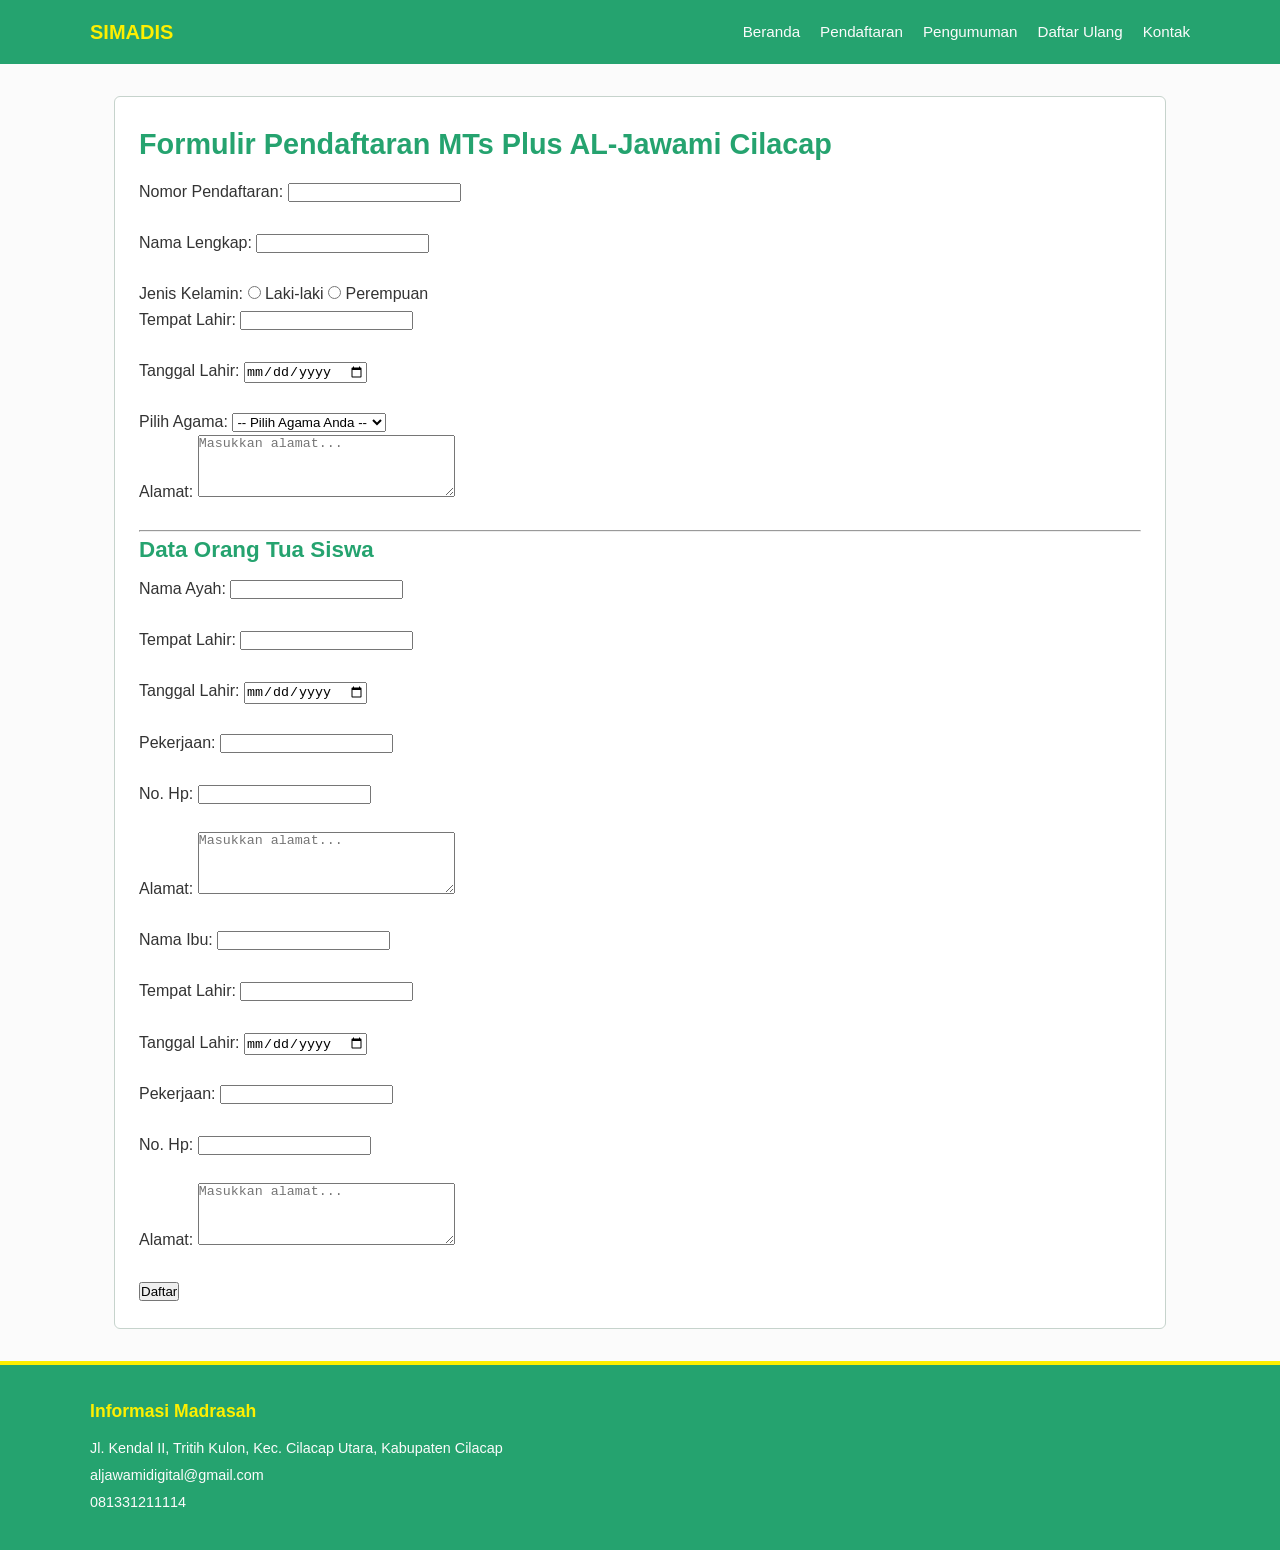
==== daftar.html @ 84560347 "first commit" ====
<!doctype html>
<html lang="en">
  <head>
    <meta charset="UTF-8" />
    <meta name="viewport" content="width=device-width, initial-scale=1.0" />
    <title>Form Pendaftaran</title>
    <link rel="stylesheet" href="style.css" />
  </head>
  <body>
    <header>
      <nav>
        <div class="brand">SIMADIS</div>
        <ul>
          <li>
            <a href="index.html">Beranda</a>
          </li>
          <li>
            <a href="daftar.html">Pendaftaran</a>
          </li>
          <li>
            <a href="pengumuman.html">Pengumuman</a>
          </li>
          <li>
            <a href="#">Daftar Ulang</a>
          </li>
          <li>
            <a href="#">Kontak</a>
          </li>
        </ul>
      </nav>
    </header>
    <main>
      <section>
        <div class="head-form">
          <h1>Formulir Pendaftaran MTs Plus AL-Jawami Cilacap</h1>
        </div>
        <form action="/submit_daftar.html" method="post">
          <label for="no_daftar">Nomor Pendaftaran:</label>
          <input
            type="number"
            id="no_daftar"
            name="no_daftar"
            required
            min="1"
          />
          <br /><br />

          <label for="nama">Nama Lengkap:</label>
          <input type="text" id="nama" name="nama" required /><br /><br />

          <label for="jk">Jenis Kelamin:</label>
          <input type="radio" name="jk" id="jk" value="Laki-laki" />
          <label for="jk">Laki-laki</label>
          <input type="radio" name="jk" id="jk" value="Perempuan" />
          <label for="jk">Perempuan</label><br />

          <label for="tmpLahir">Tempat Lahir:</label>
          <input
            type="text"
            id="tmpLahir"
            name="tmpLahir"
            required
          /><br /><br />

          <label for="tglLahir">Tanggal Lahir:</label>
          <input type="date" name="tglLahir" id="tglLahir" /><br /><br />

          <label for="agama">Pilih Agama:</label>
          <select id="agama" name="agama" required>
            <option value="" disabled selected>-- Pilih Agama Anda --</option>
            <option value="islam">Islam</option>
            <option value="kristen">Kristen</option>
            <option value="katolik">Katolik</option>
            <option value="hindu">Hindu</option>
            <option value="buddha">Buddha</option>
            <option value="khonghucu">Khonghucu</option></select
          ><br />
          <label for="alamat">Alamat:</label>
          <textarea
            name="alamat"
            id="alamat"
            placeholder="Masukkan alamat..."
            rows="4"
            cols="30"
            required
          ></textarea>
          <br /><br />
          <hr />
          <div>
            <h2>Data Orang Tua Siswa</h2>
            <label for="namaAyah">Nama Ayah:</label>
            <input
              type="text"
              id="namaAyah"
              name="namaAyah"
              required
            /><br /><br />

            <label for="tmpLahirAyah">Tempat Lahir:</label>
            <input
              type="text"
              id="tmpLahirAyah"
              name="tmpLahirAyah"
              required
            /><br /><br />

            <label for="tglLahirAyah">Tanggal Lahir:</label>
            <input
              type="date"
              name="tglLahirAyah"
              id="tglLahirAyah"
            /><br /><br />

            <label for="pkj">Pekerjaan:</label>
            <input type="text" id="pkj" name="pkj" required /><br /><br />
            <label for="noHp">No. Hp:</label>
            <input type="text" name="noHp" id="noHp" max="15" /><br /><br />

            <label for="alamat">Alamat:</label>
            <textarea
              name="alamat"
              id="alamat"
              placeholder="Masukkan alamat..."
              rows="4"
              cols="30"
              required
            ></textarea>
            <br /><br />
            <label for="namaIbu">Nama Ibu:</label>
            <input
              type="text"
              id="namaIbu"
              name="namaIbu"
              required
            /><br /><br />

            <label for="tmpLahirIbu">Tempat Lahir:</label>
            <input
              type="text"
              id="tmpLahirIbu"
              name="tmpLahirIbu"
              required
            /><br /><br />

            <label for="tglLahirIbu">Tanggal Lahir:</label>
            <input
              type="date"
              name="tglLahirIbu"
              id="tglLahirIbu"
            /><br /><br />

            <label for="pkj">Pekerjaan:</label>
            <input type="text" id="pkj" name="pkj" required /><br /><br />
            <label for="noHp">No. Hp:</label>
            <input type="text" name="noHp" id="noHp" max="15" /><br /><br />

            <label for="alamat">Alamat:</label>
            <textarea
              name="alamat"
              id="alamat"
              placeholder="Masukkan alamat..."
              rows="4"
              cols="30"
              required
            ></textarea>
            <br /><br />
          </div>
          <button type="submit">Daftar</button>
        </form>
      </section>
    </main>
    <footer>
      <h3 id="kontak">Informasi Madrasah</h3>
      <ul>
        <li>
          Jl. Kendal II, Tritih Kulon, Kec. Cilacap Utara, Kabupaten Cilacap
        </li>
        <li>aljawamidigital@gmail.com</li>
        <li>081331211114</li>
      </ul>
    </footer>
  </body>
</html>
---- style.css ----
* {
  box-sizing: border-box;
  margin: 0;
  padding: 0;
}

body {
  font-family: Arial, sans-serif;
  line-height: 1.6;
  background-color: #fbfbfb;
  color: #333333;
}

/* Header & Navigasi */
header {
  /* background-color: #009b4b; */
  background-color: #25a36f;
  padding: 1rem 2rem;
}

nav {
  display: flex;
  justify-content: space-between;
  align-items: center;
  max-width: 1100px;
  margin: 0 auto;
}

.brand {
  font-size: 1.25rem;
  font-weight: bold;
  color: #feef00;
  text-decoration: none;
}

nav ul {
  display: flex;
  list-style: none;
  gap: 1.25rem;
}

nav ul li a {
  color: #fbfbfb;
  text-decoration: none;
  font-size: 0.95rem;
}

nav ul li a:hover {
  color: #feef00;
}

nav ul li #daftar {
  background-color: #feef00;
  box-sizing: border-box;
  padding: 10px;
  border-radius: 10px;
  color: #333333;
}

/* Konten Utama */
main {
  max-width: 1100px;
  margin: 2rem auto;
  padding: 0 1.5rem;
}

section {
  background-color: #ffffff;
  border: 1px solid #c6d3cc;
  border-radius: 6px;
  padding: 1.5rem;
  margin-bottom: 2rem;
}

/* Tipografi */
h1 {
  color: #25a36f;
  font-size: 1.8rem;
  margin-bottom: 0.75rem;
}

h2 {
  color: #25a36f;
  font-size: 1.4rem;
  margin-bottom: 0.5rem;
}

h3 {
  color: #555555;
  font-size: 1.1rem;
  margin-bottom: 1rem;
}

p {
  color: #444444;
}

/* Daftar Fitur */
section ul {
  list-style-position: inside;
  padding-left: 0.5rem;
}

section ul li {
  margin-bottom: 0.5rem;
}

/* Tabel */
table {
  width: 100%;
  border-collapse: collapse;
  margin-top: 1rem;
  font-size: 0.95rem;
}

th,
td {
  border: 1px solid #c6d3cc;
  padding: 0.75rem;
  text-align: left;
}

th {
  background-color: #25a36f;
  color: #fbfbfb;
  text-align: center;
}

/* Baris sub-header tabel */
thead tr:last-child th {
  background-color: #c6d3cc;
  color: #333333;
}

tbody tr:nth-child(even) {
  background-color: #fbfbfb;
}

tbody tr:hover {
  background-color: #f1f5f3;
}

/* Footer */
footer {
  background-color: #25a36f;
  color: #fbfbfb;
  padding: 2rem 1.5rem;
  border-top: 4px solid #feef00;
}

footer h3 {
  color: #feef00;
  max-width: 1100px;
  margin: 0 auto 0.75rem auto;
}

footer ul {
  list-style: none;
  max-width: 1100px;
  margin: 0 auto;
}

footer ul li {
  margin-bottom: 0.25rem;
  font-size: 0.9rem;
}
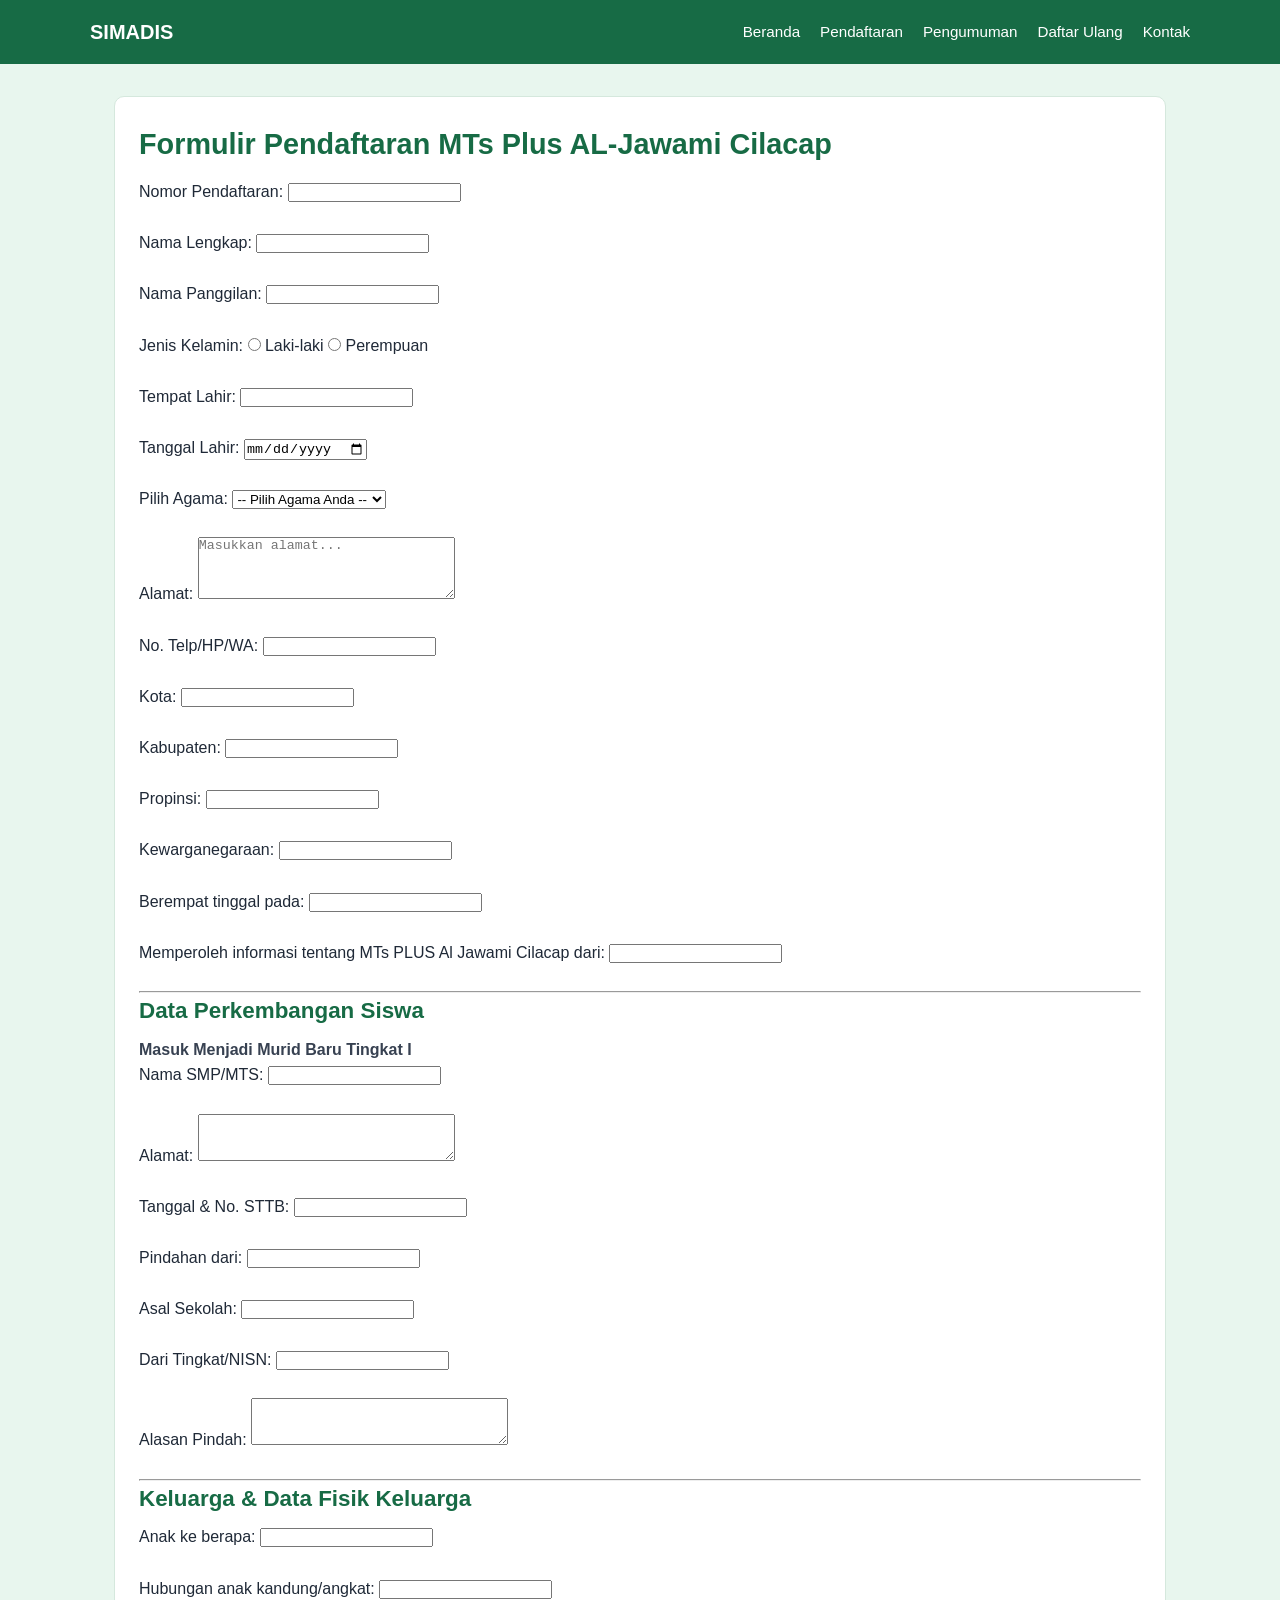
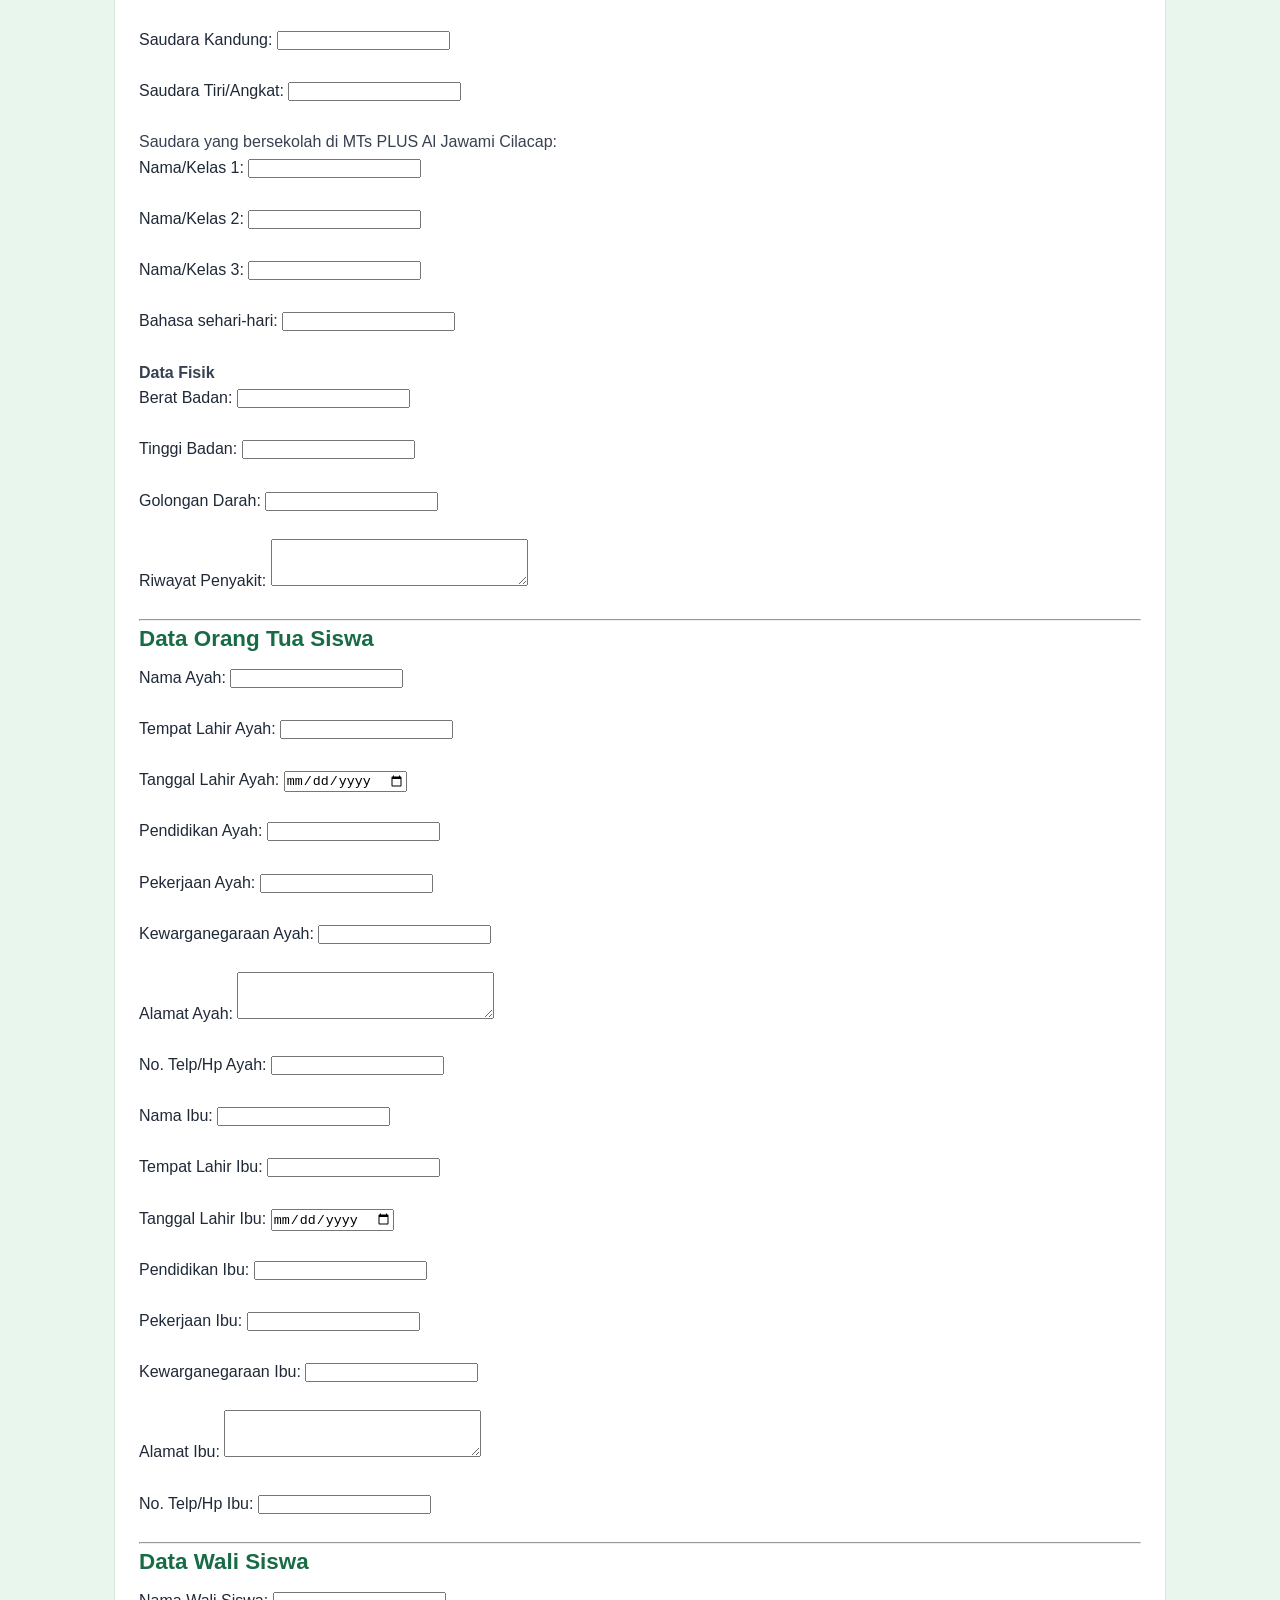
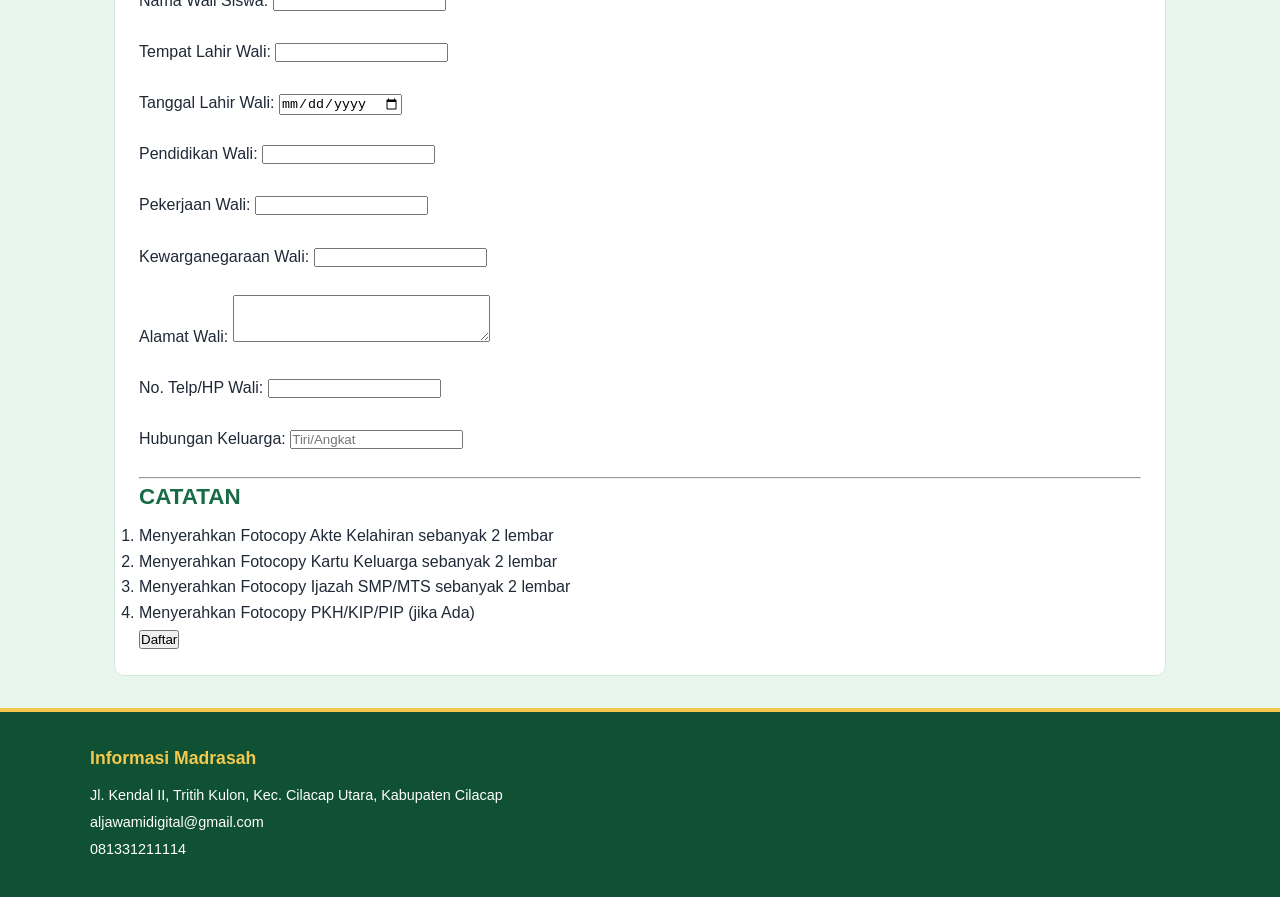
==== commit 8a563413: "Melengkapi kolom formulir pendaftaran" ====
--- a/daftar.html
+++ b/daftar.html
@@ -11,21 +11,11 @@
       <nav>
         <div class="brand">SIMADIS</div>
         <ul>
-          <li>
-            <a href="index.html">Beranda</a>
-          </li>
-          <li>
-            <a href="daftar.html">Pendaftaran</a>
-          </li>
-          <li>
-            <a href="pengumuman.html">Pengumuman</a>
-          </li>
-          <li>
-            <a href="#">Daftar Ulang</a>
-          </li>
-          <li>
-            <a href="#">Kontak</a>
-          </li>
+          <li><a href="index.html">Beranda</a></li>
+          <li><a href="daftar.html">Pendaftaran</a></li>
+          <li><a href="pengumuman.html">Pengumuman</a></li>
+          <li><a href="#">Daftar Ulang</a></li>
+          <li><a href="#">Kontak</a></li>
         </ul>
       </nav>
     </header>
@@ -36,31 +26,23 @@
         </div>
         <form action="/submit_daftar.html" method="post">
           <label for="no_daftar">Nomor Pendaftaran:</label>
-          <input
-            type="number"
-            id="no_daftar"
-            name="no_daftar"
-            required
-            min="1"
-          />
+          <input type="number" id="no_daftar" name="no_daftar" required min="1" />
           <br /><br />
 
           <label for="nama">Nama Lengkap:</label>
           <input type="text" id="nama" name="nama" required /><br /><br />
 
+          <label for="namaPanggilan">Nama Panggilan:</label>
+          <input type="text" id="namaPanggilan" name="namaPanggilan" required /><br /><br />
+
           <label for="jk">Jenis Kelamin:</label>
-          <input type="radio" name="jk" id="jk" value="Laki-laki" />
-          <label for="jk">Laki-laki</label>
-          <input type="radio" name="jk" id="jk" value="Perempuan" />
-          <label for="jk">Perempuan</label><br />
+          <input type="radio" name="jk" id="jkL" value="Laki-laki" />
+          <label for="jkL">Laki-laki</label>
+          <input type="radio" name="jk" id="jkP" value="Perempuan" />
+          <label for="jkP">Perempuan</label><br /><br />
 
           <label for="tmpLahir">Tempat Lahir:</label>
-          <input
-            type="text"
-            id="tmpLahir"
-            name="tmpLahir"
-            required
-          /><br /><br />
+          <input type="text" id="tmpLahir" name="tmpLahir" required /><br /><br />
 
           <label for="tglLahir">Tanggal Lahir:</label>
           <input type="date" name="tglLahir" id="tglLahir" /><br /><br />
@@ -73,98 +55,203 @@
             <option value="katolik">Katolik</option>
             <option value="hindu">Hindu</option>
             <option value="buddha">Buddha</option>
-            <option value="khonghucu">Khonghucu</option></select
-          ><br />
+            <option value="khonghucu">Khonghucu</option>
+          </select><br /><br />
+
           <label for="alamat">Alamat:</label>
-          <textarea
-            name="alamat"
-            id="alamat"
-            placeholder="Masukkan alamat..."
-            rows="4"
-            cols="30"
-            required
-          ></textarea>
+          <textarea name="alamat" id="alamat" placeholder="Masukkan alamat..." rows="4" cols="30" required></textarea>
           <br /><br />
-          <hr />
+
+          <label for="noTelp">No. Telp/HP/WA:</label>
+          <input type="text" id="noTelp" name="noTelp" required /><br /><br />
+
+          <label for="kota">Kota:</label>
+          <input type="text" id="kota" name="kota" required /><br /><br />
+
+          <label for="kabupaten">Kabupaten:</label>
+          <input type="text" id="kabupaten" name="kabupaten" required /><br /><br />
+
+          <label for="propinsi">Propinsi:</label>
+          <input type="text" id="propinsi" name="propinsi" required /><br /><br />
+
+          <label for="kewarganegaraan">Kewarganegaraan:</label>
+          <input type="text" id="kewarganegaraan" name="kewarganegaraan" required /><br /><br />
+
+          <label for="tinggalBersama">Berempat tinggal pada:</label>
+          <input type="text" id="tinggalBersama" name="tinggalBersama" required /><br /><br />
+
+          <label for="infoDari">Memperoleh informasi tentang MTs PLUS Al Jawami Cilacap dari:</label>
+          <input type="text" id="infoDari" name="infoDari" required /><br /><br />
+
+          <hr />
+
+        <div>
+
+          <h2>Data Perkembangan Siswa</h2>
+          <p><strong>Masuk Menjadi Murid Baru Tingkat I</strong></p>
+
+          <label for="namaSMP">Nama SMP/MTS:</label>
+          <input type="text" id="namaSMP" name="namaSMP" /><br /><br />
+
+          <label for="alamatSMP">Alamat:</label>
+          <textarea name="alamatSMP" id="alamatSMP" rows="3" cols="30"></textarea><br /><br />
+
+          <label for="sttb">Tanggal & No. STTB:</label>
+          <input type="text" id="sttb" name="sttb" /><br /><br />
+
+          <label for="pindahanDari">Pindahan dari:</label>
+          <input type="text" id="pindahanDari" name="pindahanDari" /><br /><br />
+
+          <label for="asalSekolah">Asal Sekolah:</label>
+          <input type="text" id="asalSekolah" name="asalSekolah" /><br /><br />
+
+          <label for="dariTingkat">Dari Tingkat/NISN:</label>
+          <input type="text" id="dariTingkat" name="dariTingkat" /><br /><br />
+
+          <label for="alasanPindah">Alasan Pindah:</label>
+          <textarea name="alasanPindah" id="alasanPindah" rows="3" cols="30"></textarea><br /><br />
+
+        </div>
+
+          <hr />
+
+          <div>
+            <h2>Keluarga & Data Fisik Keluarga</h2>
+
+            <label for="anakKe">Anak ke berapa:</label>
+            <input type="number" id="anakKe" name="anakKe" /><br /><br />
+
+            <label for="hubunganAnak">Hubungan anak kandung/angkat:</label>
+            <input type="text" id="hubunganAnak" name="hubunganAnak" /><br /><br />
+
+            <label for="saudaraKandung">Saudara Kandung:</label>
+            <input type="text" id="saudaraKandung" name="saudaraKandung" /><br /><br />
+
+            <label for="saudaraTiri">Saudara Tiri/Angkat:</label>
+            <input type="text" id="saudaraTiri" name="saudaraTiri" /><br /><br />
+
+            <p>Saudara yang bersekolah di MTs PLUS Al Jawami Cilacap:</p>
+            <label for="saudara1">Nama/Kelas 1:</label>
+            <input type="text" id="saudara1" name="saudara1" /><br /><br />
+            <label for="saudara2">Nama/Kelas 2:</label>
+            <input type="text" id="saudara2" name="saudara2" /><br /><br />
+            <label for="saudara3">Nama/Kelas 3:</label>
+            <input type="text" id="saudara3" name="saudara3" /><br /><br />
+
+            <label for="bahasa">Bahasa sehari-hari:</label>
+            <input type="text" id="bahasa" name="bahasa" /><br /><br />
+
+            <p><strong>Data Fisik</strong></p>
+            <label for="beratBadan">Berat Badan:</label>
+            <input type="text" id="beratBadan" name="beratBadan" /><br /><br />
+
+            <label for="tinggiBadan">Tinggi Badan:</label>
+            <input type="text" id="tinggiBadan" name="tinggiBadan" /><br /><br />
+
+            <label for="golDarah">Golongan Darah:</label>
+            <input type="text" id="golDarah" name="golDarah" /><br /><br />
+
+            <label for="riwayatPenyakit">Riwayat Penyakit:</label>
+            <textarea name="riwayatPenyakit" id="riwayatPenyakit" rows="3" cols="30"></textarea><br /><br />
+          </div>
+
+          <hr />
+
           <div>
             <h2>Data Orang Tua Siswa</h2>
             <label for="namaAyah">Nama Ayah:</label>
-            <input
-              type="text"
-              id="namaAyah"
-              name="namaAyah"
-              required
-            /><br /><br />
-
-            <label for="tmpLahirAyah">Tempat Lahir:</label>
-            <input
-              type="text"
-              id="tmpLahirAyah"
-              name="tmpLahirAyah"
-              required
-            /><br /><br />
-
-            <label for="tglLahirAyah">Tanggal Lahir:</label>
-            <input
-              type="date"
-              name="tglLahirAyah"
-              id="tglLahirAyah"
-            /><br /><br />
-
-            <label for="pkj">Pekerjaan:</label>
-            <input type="text" id="pkj" name="pkj" required /><br /><br />
-            <label for="noHp">No. Hp:</label>
-            <input type="text" name="noHp" id="noHp" max="15" /><br /><br />
-
-            <label for="alamat">Alamat:</label>
-            <textarea
-              name="alamat"
-              id="alamat"
-              placeholder="Masukkan alamat..."
-              rows="4"
-              cols="30"
-              required
-            ></textarea>
-            <br /><br />
+            <input type="text" id="namaAyah" name="namaAyah" required /><br /><br />
+
+            <label for="tmpLahirAyah">Tempat Lahir Ayah:</label>
+            <input type="text" id="tmpLahirAyah" name="tmpLahirAyah" required /><br /><br />
+
+            <label for="tglLahirAyah">Tanggal Lahir Ayah:</label>
+            <input type="date" name="tglLahirAyah" id="tglLahirAyah" /><br /><br />
+
+            <label for="pendidikanAyah">Pendidikan Ayah:</label>
+            <input type="text" id="pendidikanAyah" name="pendidikanAyah" /><br /><br />
+
+            <label for="pkjAyah">Pekerjaan Ayah:</label>
+            <input type="text" id="pkjAyah" name="pkjAyah" required /><br /><br />
+
+            <label for="kewarganegaraanAyah">Kewarganegaraan Ayah:</label>
+            <input type="text" id="kewarganegaraanAyah" name="kewarganegaraanAyah" /><br /><br />
+
+            <label for="alamatAyah">Alamat Ayah:</label>
+            <textarea name="alamatAyah" id="alamatAyah" rows="3" cols="30"></textarea><br /><br />
+
+            <label for="noHpAyah">No. Telp/Hp Ayah:</label>
+            <input type="text" name="noHpAyah" id="noHpAyah" /><br /><br />
+
             <label for="namaIbu">Nama Ibu:</label>
-            <input
-              type="text"
-              id="namaIbu"
-              name="namaIbu"
-              required
-            /><br /><br />
-
-            <label for="tmpLahirIbu">Tempat Lahir:</label>
-            <input
-              type="text"
-              id="tmpLahirIbu"
-              name="tmpLahirIbu"
-              required
-            /><br /><br />
-
-            <label for="tglLahirIbu">Tanggal Lahir:</label>
-            <input
-              type="date"
-              name="tglLahirIbu"
-              id="tglLahirIbu"
-            /><br /><br />
-
-            <label for="pkj">Pekerjaan:</label>
-            <input type="text" id="pkj" name="pkj" required /><br /><br />
-            <label for="noHp">No. Hp:</label>
-            <input type="text" name="noHp" id="noHp" max="15" /><br /><br />
-
-            <label for="alamat">Alamat:</label>
-            <textarea
-              name="alamat"
-              id="alamat"
-              placeholder="Masukkan alamat..."
-              rows="4"
-              cols="30"
-              required
-            ></textarea>
-            <br /><br />
-          </div>
+            <input type="text" id="namaIbu" name="namaIbu" required /><br /><br />
+
+            <label for="tmpLahirIbu">Tempat Lahir Ibu:</label>
+            <input type="text" id="tmpLahirIbu" name="tmpLahirIbu" required /><br /><br />
+
+            <label for="tglLahirIbu">Tanggal Lahir Ibu:</label>
+            <input type="date" name="tglLahirIbu" id="tglLahirIbu" /><br /><br />
+
+            <label for="pendidikanIbu">Pendidikan Ibu:</label>
+            <input type="text" id="pendidikanIbu" name="pendidikanIbu" /><br /><br />
+
+            <label for="pkjIbu">Pekerjaan Ibu:</label>
+            <input type="text" id="pkjIbu" name="pkjIbu" required /><br /><br />
+
+            <label for="kewarganegaraanIbu">Kewarganegaraan Ibu:</label>
+            <input type="text" id="kewarganegaraanIbu" name="kewarganegaraanIbu" /><br /><br />
+
+            <label for="alamatIbu">Alamat Ibu:</label>
+            <textarea name="alamatIbu" id="alamatIbu" rows="3" cols="30"></textarea><br /><br />
+
+            <label for="noHpIbu">No. Telp/Hp Ibu:</label>
+            <input type="text" name="noHpIbu" id="noHpIbu" /><br /><br />
+          </div>
+
+          <hr />
+
+          <div>
+            <h2>Data Wali Siswa</h2>
+            <label for="namaWali">Nama Wali Siswa:</label>
+            <input type="text" id="namaWali" name="namaWali" /><br /><br />
+
+            <label for="tmpLahirWali">Tempat Lahir Wali:</label>
+            <input type="text" id="tmpLahirWali" name="tmpLahirWali" /><br /><br />
+
+            <label for="tglLahirWali">Tanggal Lahir Wali:</label>
+            <input type="date" name="tglLahirWali" id="tglLahirWali" /><br /><br />
+
+            <label for="pendidikanWali">Pendidikan Wali:</label>
+            <input type="text" id="pendidikanWali" name="pendidikanWali" /><br /><br />
+
+            <label for="pkjWali">Pekerjaan Wali:</label>
+            <input type="text" id="pkjWali" name="pkjWali" /><br /><br />
+
+            <label for="kewarganegaraanWali">Kewarganegaraan Wali:</label>
+            <input type="text" id="kewarganegaraanWali" name="kewarganegaraanWali" /><br /><br />
+
+            <label for="alamatWali">Alamat Wali:</label>
+            <textarea name="alamatWali" id="alamatWali" rows="3" cols="30"></textarea><br /><br />
+
+            <label for="noHpWali">No. Telp/HP Wali:</label>
+            <input type="text" name="noHpWali" id="noHpWali" /><br /><br />
+
+            <label for="hubunganWali">Hubungan Keluarga:</label>
+            <input type="text" id="hubunganWali" name="hubunganWali" placeholder="Tiri/Angkat" /><br /><br />
+          </div>
+
+          <hr />
+
+          <div>
+            <h2>CATATAN</h2>
+            <ol>
+              <li>Menyerahkan Fotocopy Akte Kelahiran sebanyak 2 lembar</li>
+              <li>Menyerahkan Fotocopy Kartu Keluarga sebanyak 2 lembar</li>
+              <li>Menyerahkan Fotocopy Ijazah SMP/MTS sebanyak 2 lembar</li>
+              <li>Menyerahkan Fotocopy PKH/KIP/PIP (jika Ada)</li>
+            </ol>
+          </div>
+
           <button type="submit">Daftar</button>
         </form>
       </section>
@@ -172,12 +259,10 @@
     <footer>
       <h3 id="kontak">Informasi Madrasah</h3>
       <ul>
-        <li>
-          Jl. Kendal II, Tritih Kulon, Kec. Cilacap Utara, Kabupaten Cilacap
-        </li>
+        <li>Jl. Kendal II, Tritih Kulon, Kec. Cilacap Utara, Kabupaten Cilacap</li>
         <li>aljawamidigital@gmail.com</li>
         <li>081331211114</li>
       </ul>
     </footer>
   </body>
-</html>
+</html>
--- a/style.css
+++ b/style.css
@@ -7,14 +7,13 @@
 body {
   font-family: Arial, sans-serif;
   line-height: 1.6;
-  background-color: #fbfbfb;
-  color: #333333;
+  background-color: #E8F6EE;
+  color: #1F2937;
 }
 
 /* Header & Navigasi */
 header {
-  /* background-color: #009b4b; */
-  background-color: #25a36f;
+  background-color: #176B45;
   padding: 1rem 2rem;
 }
 
@@ -29,7 +28,7 @@
 .brand {
   font-size: 1.25rem;
   font-weight: bold;
-  color: #feef00;
+  color: #FFFFFF;
   text-decoration: none;
 }
 
@@ -40,21 +39,27 @@
 }
 
 nav ul li a {
-  color: #fbfbfb;
+  color: #FFFFFF;
   text-decoration: none;
   font-size: 0.95rem;
 }
 
 nav ul li a:hover {
-  color: #feef00;
+  color: #F2C94C;
 }
 
 nav ul li #daftar {
-  background-color: #feef00;
+  background-color: #F2C94C;
   box-sizing: border-box;
-  padding: 10px;
+  padding: 10px 16px;
   border-radius: 10px;
-  color: #333333;
+  color: #0F5132;
+  font-weight: bold;
+}
+
+nav ul li #daftar:hover {
+  background-color: #E5B93D;
+  color: #0F5132;
 }
 
 /* Konten Utama */
@@ -65,34 +70,34 @@
 }
 
 section {
-  background-color: #ffffff;
-  border: 1px solid #c6d3cc;
-  border-radius: 6px;
+  background-color: #FFFFFF;
+  border: 1px solid #D5E8DD;
+  border-radius: 10px;
   padding: 1.5rem;
   margin-bottom: 2rem;
 }
 
 /* Tipografi */
 h1 {
-  color: #25a36f;
+  color: #176B45;
   font-size: 1.8rem;
   margin-bottom: 0.75rem;
 }
 
 h2 {
-  color: #25a36f;
+  color: #176B45;
   font-size: 1.4rem;
   margin-bottom: 0.5rem;
 }
 
 h3 {
-  color: #555555;
+  color: #0F5132;
   font-size: 1.1rem;
   margin-bottom: 1rem;
 }
 
 p {
-  color: #444444;
+  color: #374151;
 }
 
 /* Daftar Fitur */
@@ -115,41 +120,41 @@
 
 th,
 td {
-  border: 1px solid #c6d3cc;
+  border: 1px solid #D5E8DD;
   padding: 0.75rem;
   text-align: left;
 }
 
 th {
-  background-color: #25a36f;
-  color: #fbfbfb;
+  background-color: #176B45;
+  color: #FFFFFF;
   text-align: center;
 }
 
 /* Baris sub-header tabel */
 thead tr:last-child th {
-  background-color: #c6d3cc;
-  color: #333333;
+  background-color: #E8F6EE;
+  color: #0F5132;
 }
 
 tbody tr:nth-child(even) {
-  background-color: #fbfbfb;
+  background-color: #F8FAF9;
 }
 
 tbody tr:hover {
-  background-color: #f1f5f3;
+  background-color: #E8F6EE;
 }
 
 /* Footer */
 footer {
-  background-color: #25a36f;
-  color: #fbfbfb;
+  background-color: #0F5132;
+  color: #FFFFFF;
   padding: 2rem 1.5rem;
-  border-top: 4px solid #feef00;
+  border-top: 4px solid #F2C94C;
 }
 
 footer h3 {
-  color: #feef00;
+  color: #F2C94C;
   max-width: 1100px;
   margin: 0 auto 0.75rem auto;
 }
@@ -163,4 +168,4 @@
 footer ul li {
   margin-bottom: 0.25rem;
   font-size: 0.9rem;
-}
+}
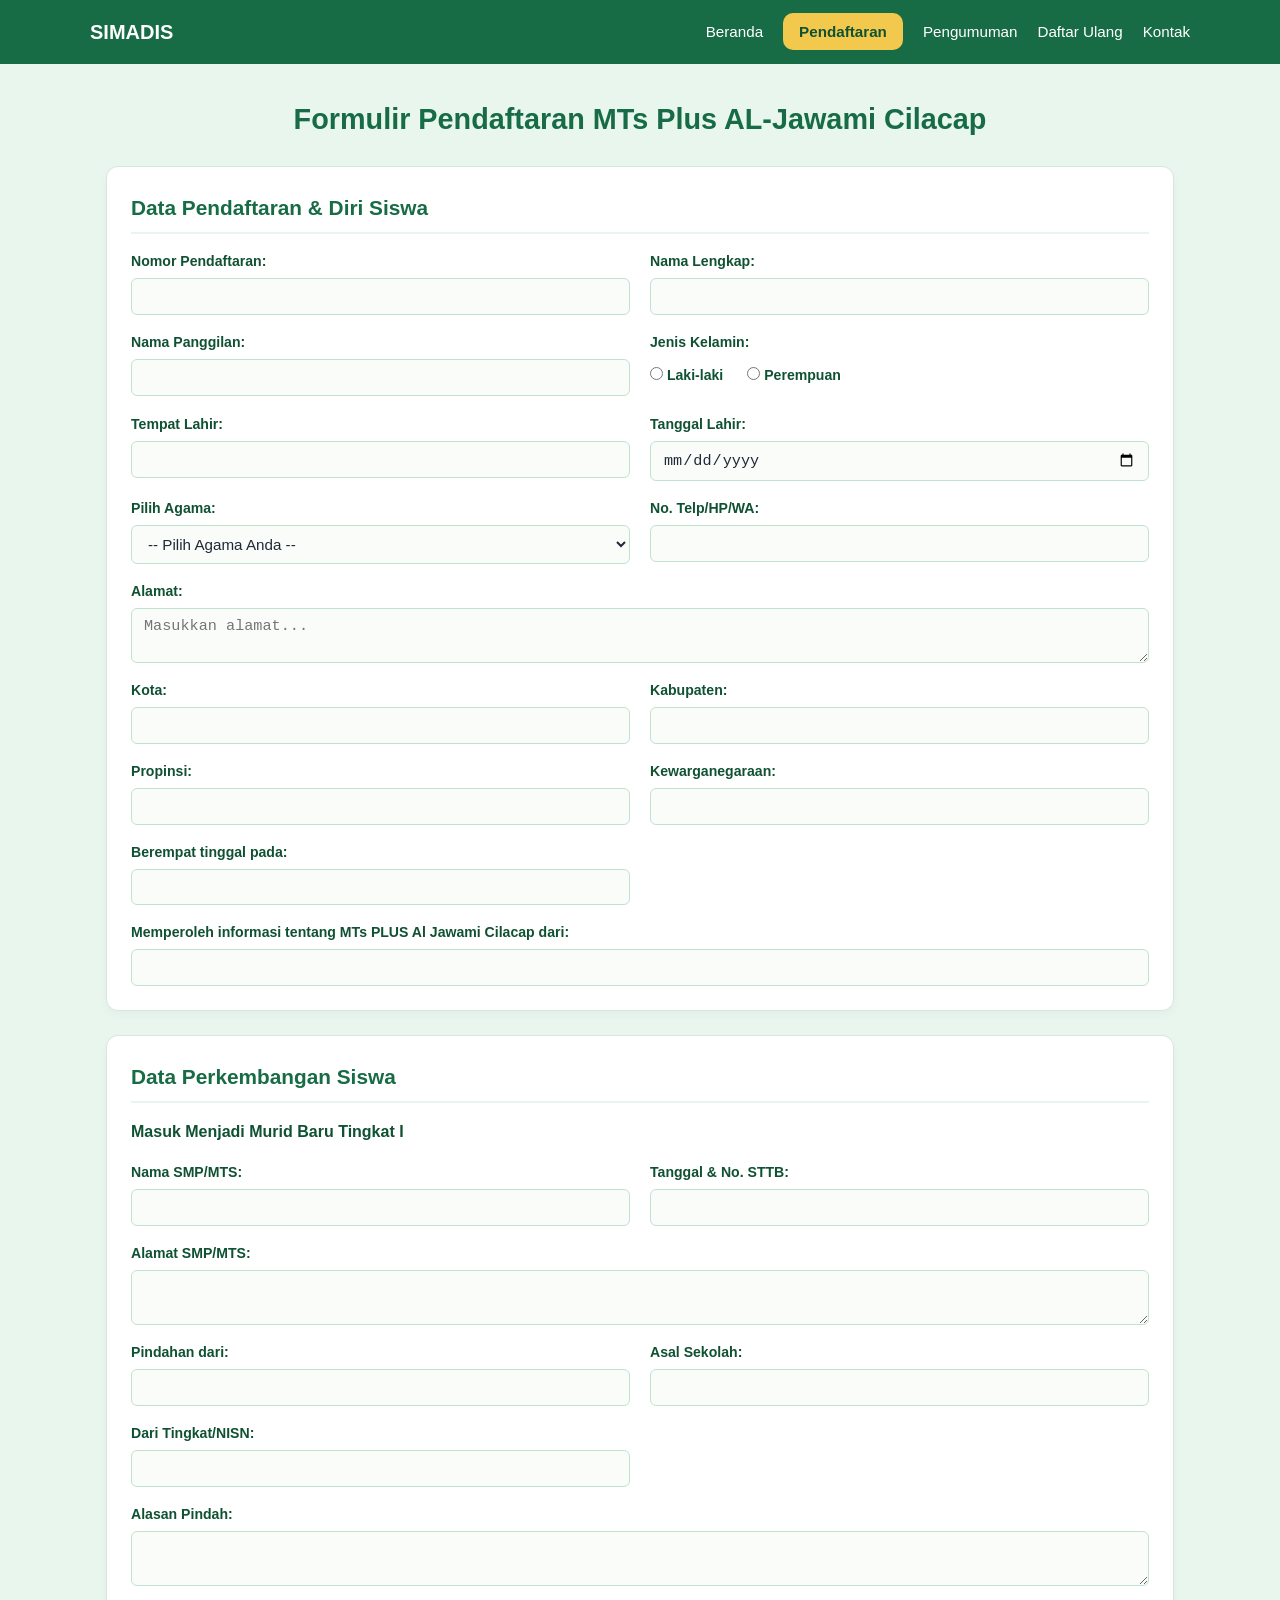
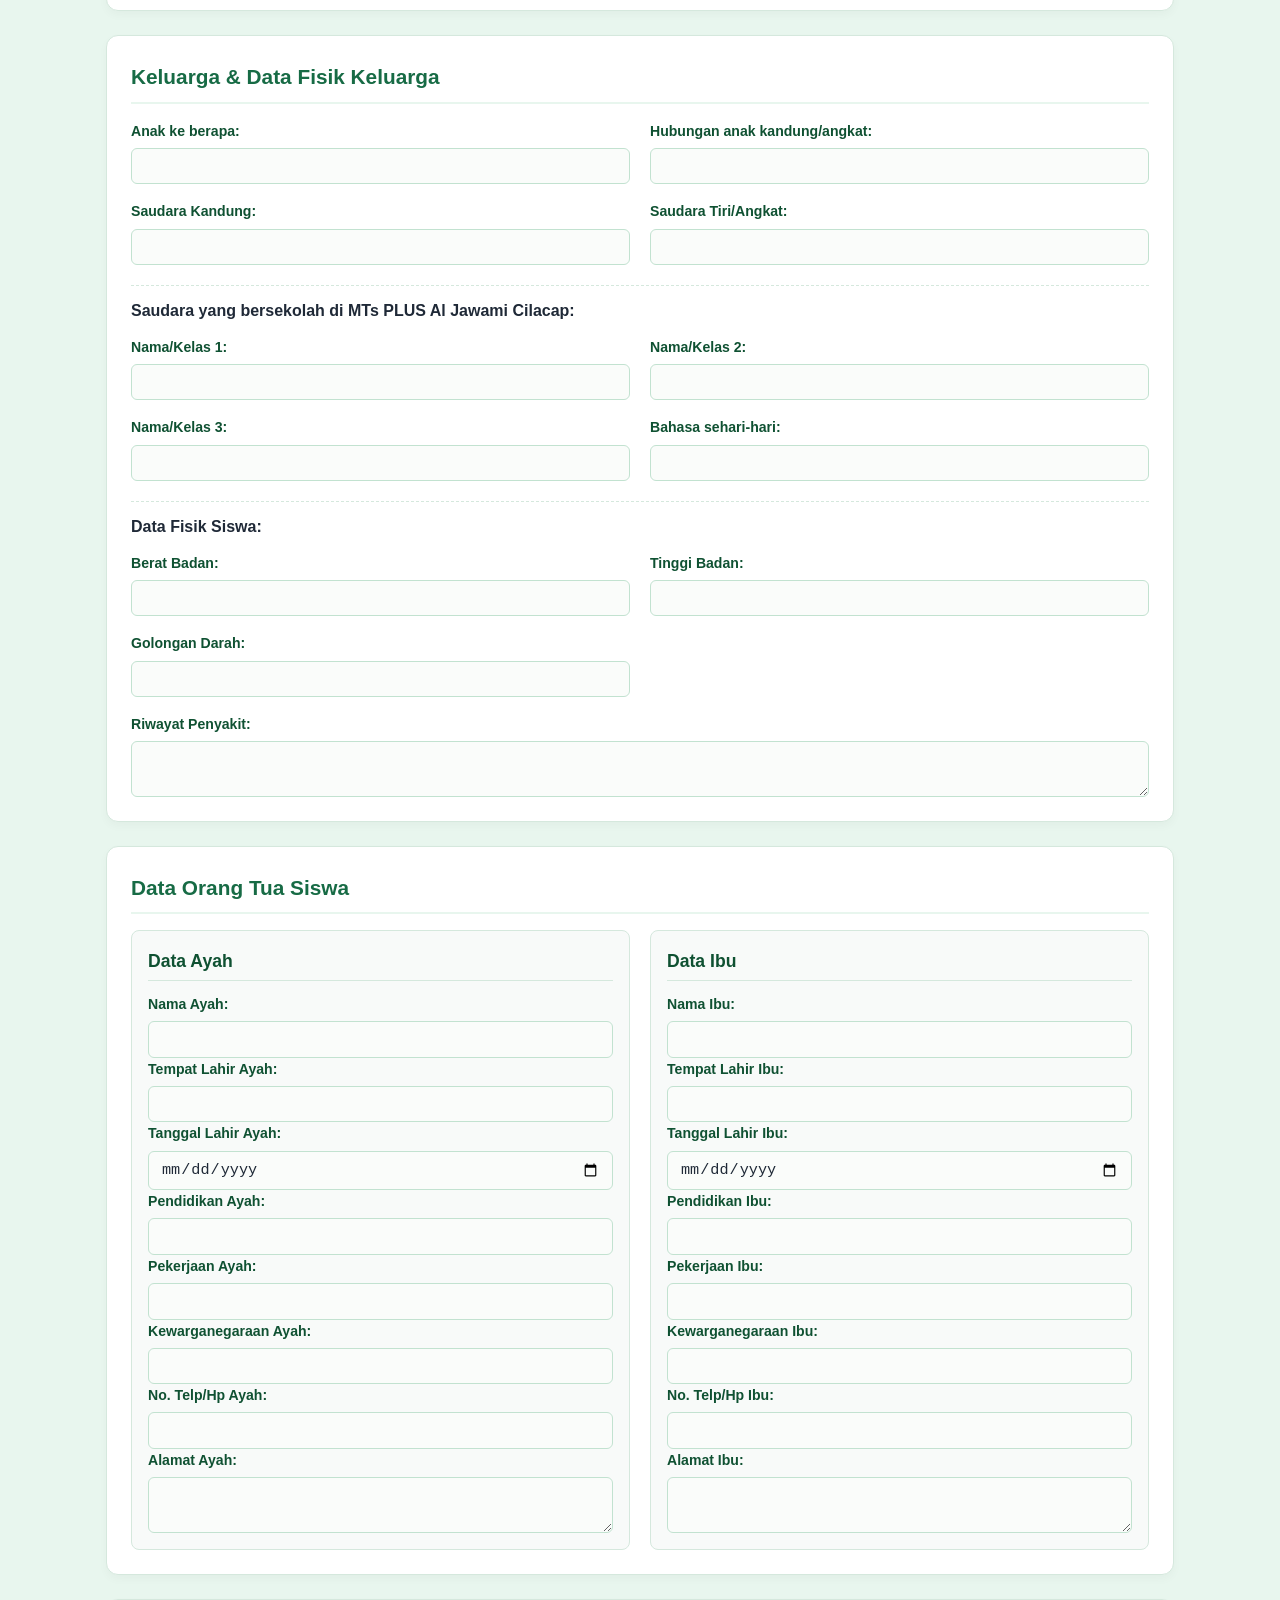
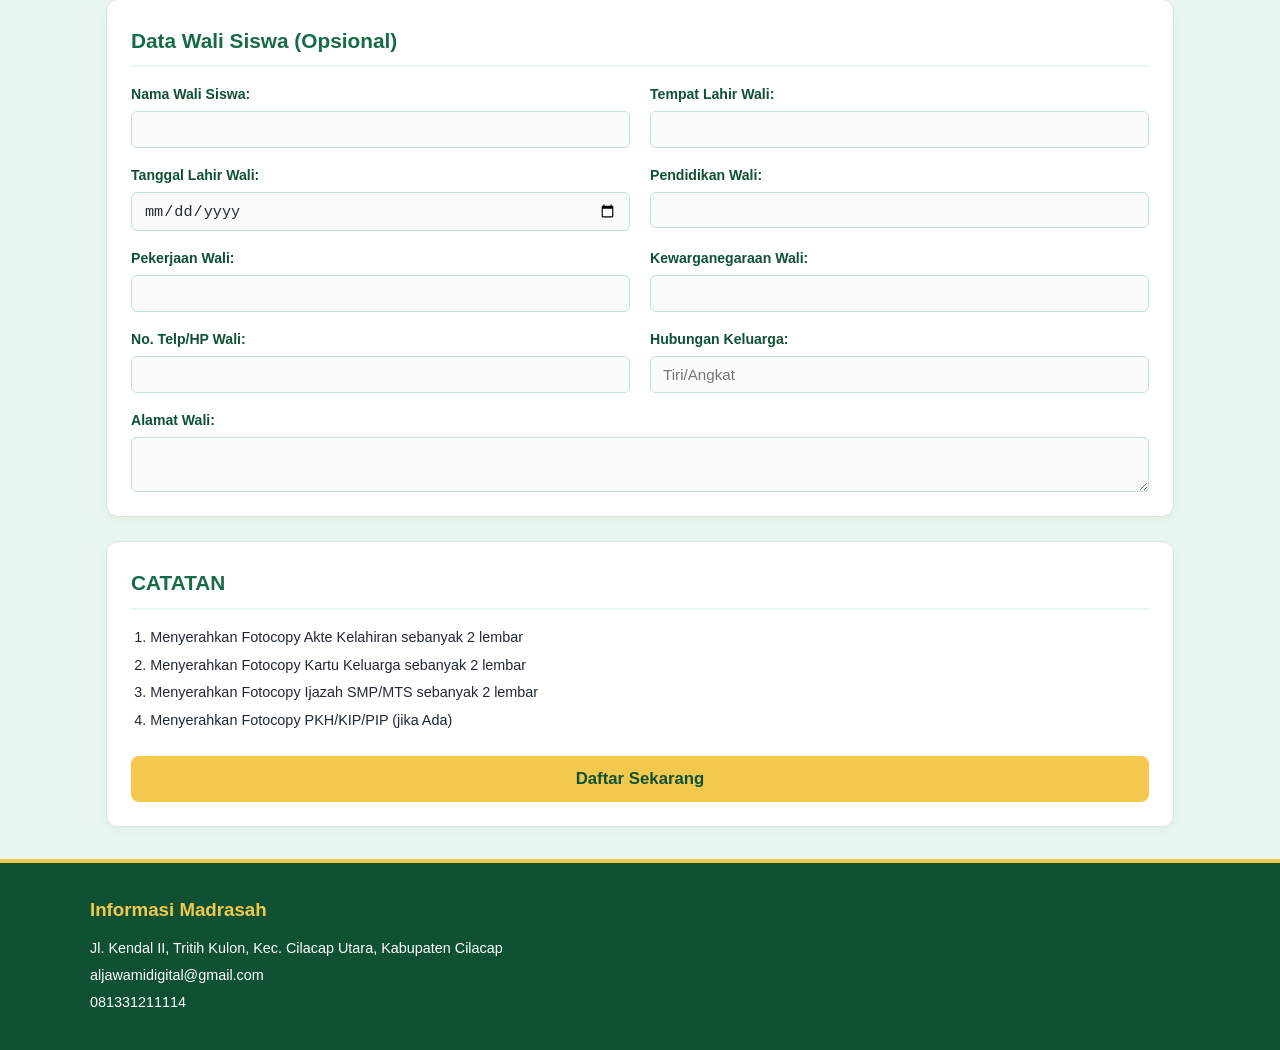
==== commit 660b8dc1: "Merapikan layout formulir pendaftaran kolom" ====
--- a/daftar.html
+++ b/daftar.html
@@ -12,7 +12,7 @@
         <div class="brand">SIMADIS</div>
         <ul>
           <li><a href="index.html">Beranda</a></li>
-          <li><a href="daftar.html">Pendaftaran</a></li>
+          <li><a href="daftar.html" id="daftar">Pendaftaran</a></li>
           <li><a href="pengumuman.html">Pengumuman</a></li>
           <li><a href="#">Daftar Ulang</a></li>
           <li><a href="#">Kontak</a></li>
@@ -20,229 +20,350 @@
       </nav>
     </header>
     <main>
-      <section>
+      <section class="form-container">
         <div class="head-form">
           <h1>Formulir Pendaftaran MTs Plus AL-Jawami Cilacap</h1>
         </div>
+
         <form action="/submit_daftar.html" method="post">
-          <label for="no_daftar">Nomor Pendaftaran:</label>
-          <input type="number" id="no_daftar" name="no_daftar" required min="1" />
-          <br /><br />
-
-          <label for="nama">Nama Lengkap:</label>
-          <input type="text" id="nama" name="nama" required /><br /><br />
-
-          <label for="namaPanggilan">Nama Panggilan:</label>
-          <input type="text" id="namaPanggilan" name="namaPanggilan" required /><br /><br />
-
-          <label for="jk">Jenis Kelamin:</label>
-          <input type="radio" name="jk" id="jkL" value="Laki-laki" />
-          <label for="jkL">Laki-laki</label>
-          <input type="radio" name="jk" id="jkP" value="Perempuan" />
-          <label for="jkP">Perempuan</label><br /><br />
-
-          <label for="tmpLahir">Tempat Lahir:</label>
-          <input type="text" id="tmpLahir" name="tmpLahir" required /><br /><br />
-
-          <label for="tglLahir">Tanggal Lahir:</label>
-          <input type="date" name="tglLahir" id="tglLahir" /><br /><br />
-
-          <label for="agama">Pilih Agama:</label>
-          <select id="agama" name="agama" required>
-            <option value="" disabled selected>-- Pilih Agama Anda --</option>
-            <option value="islam">Islam</option>
-            <option value="kristen">Kristen</option>
-            <option value="katolik">Katolik</option>
-            <option value="hindu">Hindu</option>
-            <option value="buddha">Buddha</option>
-            <option value="khonghucu">Khonghucu</option>
-          </select><br /><br />
-
-          <label for="alamat">Alamat:</label>
-          <textarea name="alamat" id="alamat" placeholder="Masukkan alamat..." rows="4" cols="30" required></textarea>
-          <br /><br />
-
-          <label for="noTelp">No. Telp/HP/WA:</label>
-          <input type="text" id="noTelp" name="noTelp" required /><br /><br />
-
-          <label for="kota">Kota:</label>
-          <input type="text" id="kota" name="kota" required /><br /><br />
-
-          <label for="kabupaten">Kabupaten:</label>
-          <input type="text" id="kabupaten" name="kabupaten" required /><br /><br />
-
-          <label for="propinsi">Propinsi:</label>
-          <input type="text" id="propinsi" name="propinsi" required /><br /><br />
-
-          <label for="kewarganegaraan">Kewarganegaraan:</label>
-          <input type="text" id="kewarganegaraan" name="kewarganegaraan" required /><br /><br />
-
-          <label for="tinggalBersama">Berempat tinggal pada:</label>
-          <input type="text" id="tinggalBersama" name="tinggalBersama" required /><br /><br />
-
-          <label for="infoDari">Memperoleh informasi tentang MTs PLUS Al Jawami Cilacap dari:</label>
-          <input type="text" id="infoDari" name="infoDari" required /><br /><br />
-
-          <hr />
-
-        <div>
-
-          <h2>Data Perkembangan Siswa</h2>
-          <p><strong>Masuk Menjadi Murid Baru Tingkat I</strong></p>
-
-          <label for="namaSMP">Nama SMP/MTS:</label>
-          <input type="text" id="namaSMP" name="namaSMP" /><br /><br />
-
-          <label for="alamatSMP">Alamat:</label>
-          <textarea name="alamatSMP" id="alamatSMP" rows="3" cols="30"></textarea><br /><br />
-
-          <label for="sttb">Tanggal & No. STTB:</label>
-          <input type="text" id="sttb" name="sttb" /><br /><br />
-
-          <label for="pindahanDari">Pindahan dari:</label>
-          <input type="text" id="pindahanDari" name="pindahanDari" /><br /><br />
-
-          <label for="asalSekolah">Asal Sekolah:</label>
-          <input type="text" id="asalSekolah" name="asalSekolah" /><br /><br />
-
-          <label for="dariTingkat">Dari Tingkat/NISN:</label>
-          <input type="text" id="dariTingkat" name="dariTingkat" /><br /><br />
-
-          <label for="alasanPindah">Alasan Pindah:</label>
-          <textarea name="alasanPindah" id="alasanPindah" rows="3" cols="30"></textarea><br /><br />
-
-        </div>
-
-          <hr />
-
-          <div>
+          
+          <!-- SEKSI 1: DATA UTAMA -->
+          <div class="form-card">
+            <h2>Data Pendaftaran & Diri Siswa</h2>
+            <div class="form-grid">
+              
+              <div class="form-group">
+                <label for="no_daftar">Nomor Pendaftaran:</label>
+                <input type="number" id="no_daftar" name="no_daftar" required min="1" />
+              </div>
+
+              <div class="form-group">
+                <label for="nama">Nama Lengkap:</label>
+                <input type="text" id="nama" name="nama" required />
+              </div>
+
+              <div class="form-group">
+                <label for="namaPanggilan">Nama Panggilan:</label>
+                <input type="text" id="namaPanggilan" name="namaPanggilan" required />
+              </div>
+
+              <div class="form-group">
+                <label>Jenis Kelamin:</label>
+                <div class="radio-inline">
+                  <label for="jkL"><input type="radio" name="jk" id="jkL" value="Laki-laki" /> Laki-laki</label>
+                  <label for="jkP"><input type="radio" name="jk" id="jkP" value="Perempuan" /> Perempuan</label>
+                </div>
+              </div>
+
+              <div class="form-group">
+                <label for="tmpLahir">Tempat Lahir:</label>
+                <input type="text" id="tmpLahir" name="tmpLahir" required />
+              </div>
+
+              <div class="form-group">
+                <label for="tglLahir">Tanggal Lahir:</label>
+                <input type="date" name="tglLahir" id="tglLahir" />
+              </div>
+
+              <div class="form-group">
+                <label for="agama">Pilih Agama:</label>
+                <select id="agama" name="agama" required>
+                  <option value="" disabled selected>-- Pilih Agama Anda --</option>
+                  <option value="islam">Islam</option>
+                  <option value="kristen">Kristen</option>
+                  <option value="katolik">Katolik</option>
+                  <option value="hindu">Hindu</option>
+                  <option value="buddha">Buddha</option>
+                  <option value="khonghucu">Khonghucu</option>
+                </select>
+              </div>
+
+              <div class="form-group">
+                <label for="noTelp">No. Telp/HP/WA:</label>
+                <input type="text" id="noTelp" name="noTelp" required />
+              </div>
+
+              <div class="form-group full-width">
+                <label for="alamat">Alamat:</label>
+                <textarea name="alamat" id="alamat" placeholder="Masukkan alamat..." rows="2" required></textarea>
+              </div>
+
+              <div class="form-group">
+                <label for="kota">Kota:</label>
+                <input type="text" id="kota" name="kota" required />
+              </div>
+
+              <div class="form-group">
+                <label for="kabupaten">Kabupaten:</label>
+                <input type="text" id="kabupaten" name="kabupaten" required />
+              </div>
+
+              <div class="form-group">
+                <label for="propinsi">Propinsi:</label>
+                <input type="text" id="propinsi" name="propinsi" required />
+              </div>
+
+              <div class="form-group">
+                <label for="kewarganegaraan">Kewarganegaraan:</label>
+                <input type="text" id="kewarganegaraan" name="kewarganegaraan" required />
+              </div>
+
+              <div class="form-group">
+                <label for="tinggalBersama">Berempat tinggal pada:</label>
+                <input type="text" id="tinggalBersama" name="tinggalBersama" required />
+              </div>
+
+              <div class="form-group full-width">
+                <label for="infoDari">Memperoleh informasi tentang MTs PLUS Al Jawami Cilacap dari:</label>
+                <input type="text" id="infoDari" name="infoDari" required />
+              </div>
+
+            </div>
+          </div>
+
+          <!-- SEKSI 2: PERKEMBANGAN SISWA -->
+          <div class="form-card">
+            <h2>Data Perkembangan Siswa</h2>
+            <p class="subtitle">Masuk Menjadi Murid Baru Tingkat I</p>
+
+            <div class="form-grid">
+              <div class="form-group">
+                <label for="namaSMP">Nama SMP/MTS:</label>
+                <input type="text" id="namaSMP" name="namaSMP" />
+              </div>
+
+              <div class="form-group">
+                <label for="sttb">Tanggal & No. STTB:</label>
+                <input type="text" id="sttb" name="sttb" />
+              </div>
+
+              <div class="form-group full-width">
+                <label for="alamatSMP">Alamat SMP/MTS:</label>
+                <textarea name="alamatSMP" id="alamatSMP" rows="2"></textarea>
+              </div>
+
+              <div class="form-group">
+                <label for="pindahanDari">Pindahan dari:</label>
+                <input type="text" id="pindahanDari" name="pindahanDari" />
+              </div>
+
+              <div class="form-group">
+                <label for="asalSekolah">Asal Sekolah:</label>
+                <input type="text" id="asalSekolah" name="asalSekolah" />
+              </div>
+
+              <div class="form-group">
+                <label for="dariTingkat">Dari Tingkat/NISN:</label>
+                <input type="text" id="dariTingkat" name="dariTingkat" />
+              </div>
+
+              <div class="form-group full-width">
+                <label for="alasanPindah">Alasan Pindah:</label>
+                <textarea name="alasanPindah" id="alasanPindah" rows="2"></textarea>
+              </div>
+            </div>
+          </div>
+
+          <!-- SEKSI 3: KELUARGA & DATA FISIK -->
+          <div class="form-card">
             <h2>Keluarga & Data Fisik Keluarga</h2>
-
-            <label for="anakKe">Anak ke berapa:</label>
-            <input type="number" id="anakKe" name="anakKe" /><br /><br />
-
-            <label for="hubunganAnak">Hubungan anak kandung/angkat:</label>
-            <input type="text" id="hubunganAnak" name="hubunganAnak" /><br /><br />
-
-            <label for="saudaraKandung">Saudara Kandung:</label>
-            <input type="text" id="saudaraKandung" name="saudaraKandung" /><br /><br />
-
-            <label for="saudaraTiri">Saudara Tiri/Angkat:</label>
-            <input type="text" id="saudaraTiri" name="saudaraTiri" /><br /><br />
-
-            <p>Saudara yang bersekolah di MTs PLUS Al Jawami Cilacap:</p>
-            <label for="saudara1">Nama/Kelas 1:</label>
-            <input type="text" id="saudara1" name="saudara1" /><br /><br />
-            <label for="saudara2">Nama/Kelas 2:</label>
-            <input type="text" id="saudara2" name="saudara2" /><br /><br />
-            <label for="saudara3">Nama/Kelas 3:</label>
-            <input type="text" id="saudara3" name="saudara3" /><br /><br />
-
-            <label for="bahasa">Bahasa sehari-hari:</label>
-            <input type="text" id="bahasa" name="bahasa" /><br /><br />
-
-            <p><strong>Data Fisik</strong></p>
-            <label for="beratBadan">Berat Badan:</label>
-            <input type="text" id="beratBadan" name="beratBadan" /><br /><br />
-
-            <label for="tinggiBadan">Tinggi Badan:</label>
-            <input type="text" id="tinggiBadan" name="tinggiBadan" /><br /><br />
-
-            <label for="golDarah">Golongan Darah:</label>
-            <input type="text" id="golDarah" name="golDarah" /><br /><br />
-
-            <label for="riwayatPenyakit">Riwayat Penyakit:</label>
-            <textarea name="riwayatPenyakit" id="riwayatPenyakit" rows="3" cols="30"></textarea><br /><br />
-          </div>
-
-          <hr />
-
-          <div>
+            
+            <div class="form-grid">
+              <div class="form-group">
+                <label for="anakKe">Anak ke berapa:</label>
+                <input type="number" id="anakKe" name="anakKe" />
+              </div>
+
+              <div class="form-group">
+                <label for="hubunganAnak">Hubungan anak kandung/angkat:</label>
+                <input type="text" id="hubunganAnak" name="hubunganAnak" />
+              </div>
+
+              <div class="form-group">
+                <label for="saudaraKandung">Saudara Kandung:</label>
+                <input type="text" id="saudaraKandung" name="saudaraKandung" />
+              </div>
+
+              <div class="form-group">
+                <label for="saudaraTiri">Saudara Tiri/Angkat:</label>
+                <input type="text" id="saudaraTiri" name="saudaraTiri" />
+              </div>
+            </div>
+
+            <div class="sub-section">
+              <p><strong>Saudara yang bersekolah di MTs PLUS Al Jawami Cilacap:</strong></p>
+              <div class="form-grid">
+                <div class="form-group">
+                  <label for="saudara1">Nama/Kelas 1:</label>
+                  <input type="text" id="saudara1" name="saudara1" />
+                </div>
+                <div class="form-group">
+                  <label for="saudara2">Nama/Kelas 2:</label>
+                  <input type="text" id="saudara2" name="saudara2" />
+                </div>
+                <div class="form-group">
+                  <label for="saudara3">Nama/Kelas 3:</label>
+                  <input type="text" id="saudara3" name="saudara3" />
+                </div>
+                <div class="form-group">
+                  <label for="bahasa">Bahasa sehari-hari:</label>
+                  <input type="text" id="bahasa" name="bahasa" />
+                </div>
+              </div>
+            </div>
+
+            <div class="sub-section">
+              <p><strong>Data Fisik Siswa:</strong></p>
+              <div class="form-grid">
+                <div class="form-group">
+                  <label for="beratBadan">Berat Badan:</label>
+                  <input type="text" id="beratBadan" name="beratBadan" />
+                </div>
+
+                <div class="form-group">
+                  <label for="tinggiBadan">Tinggi Badan:</label>
+                  <input type="text" id="tinggiBadan" name="tinggiBadan" />
+                </div>
+
+                <div class="form-group">
+                  <label for="golDarah">Golongan Darah:</label>
+                  <input type="text" id="golDarah" name="golDarah" />
+                </div>
+
+                <div class="form-group full-width">
+                  <label for="riwayatPenyakit">Riwayat Penyakit:</label>
+                  <textarea name="riwayatPenyakit" id="riwayatPenyakit" rows="2"></textarea>
+                </div>
+              </div>
+            </div>
+          </div>
+
+          <!-- SEKSI 4: ORANG TUA -->
+          <div class="form-card">
             <h2>Data Orang Tua Siswa</h2>
-            <label for="namaAyah">Nama Ayah:</label>
-            <input type="text" id="namaAyah" name="namaAyah" required /><br /><br />
-
-            <label for="tmpLahirAyah">Tempat Lahir Ayah:</label>
-            <input type="text" id="tmpLahirAyah" name="tmpLahirAyah" required /><br /><br />
-
-            <label for="tglLahirAyah">Tanggal Lahir Ayah:</label>
-            <input type="date" name="tglLahirAyah" id="tglLahirAyah" /><br /><br />
-
-            <label for="pendidikanAyah">Pendidikan Ayah:</label>
-            <input type="text" id="pendidikanAyah" name="pendidikanAyah" /><br /><br />
-
-            <label for="pkjAyah">Pekerjaan Ayah:</label>
-            <input type="text" id="pkjAyah" name="pkjAyah" required /><br /><br />
-
-            <label for="kewarganegaraanAyah">Kewarganegaraan Ayah:</label>
-            <input type="text" id="kewarganegaraanAyah" name="kewarganegaraanAyah" /><br /><br />
-
-            <label for="alamatAyah">Alamat Ayah:</label>
-            <textarea name="alamatAyah" id="alamatAyah" rows="3" cols="30"></textarea><br /><br />
-
-            <label for="noHpAyah">No. Telp/Hp Ayah:</label>
-            <input type="text" name="noHpAyah" id="noHpAyah" /><br /><br />
-
-            <label for="namaIbu">Nama Ibu:</label>
-            <input type="text" id="namaIbu" name="namaIbu" required /><br /><br />
-
-            <label for="tmpLahirIbu">Tempat Lahir Ibu:</label>
-            <input type="text" id="tmpLahirIbu" name="tmpLahirIbu" required /><br /><br />
-
-            <label for="tglLahirIbu">Tanggal Lahir Ibu:</label>
-            <input type="date" name="tglLahirIbu" id="tglLahirIbu" /><br /><br />
-
-            <label for="pendidikanIbu">Pendidikan Ibu:</label>
-            <input type="text" id="pendidikanIbu" name="pendidikanIbu" /><br /><br />
-
-            <label for="pkjIbu">Pekerjaan Ibu:</label>
-            <input type="text" id="pkjIbu" name="pkjIbu" required /><br /><br />
-
-            <label for="kewarganegaraanIbu">Kewarganegaraan Ibu:</label>
-            <input type="text" id="kewarganegaraanIbu" name="kewarganegaraanIbu" /><br /><br />
-
-            <label for="alamatIbu">Alamat Ibu:</label>
-            <textarea name="alamatIbu" id="alamatIbu" rows="3" cols="30"></textarea><br /><br />
-
-            <label for="noHpIbu">No. Telp/Hp Ibu:</label>
-            <input type="text" name="noHpIbu" id="noHpIbu" /><br /><br />
-          </div>
-
-          <hr />
-
-          <div>
-            <h2>Data Wali Siswa</h2>
-            <label for="namaWali">Nama Wali Siswa:</label>
-            <input type="text" id="namaWali" name="namaWali" /><br /><br />
-
-            <label for="tmpLahirWali">Tempat Lahir Wali:</label>
-            <input type="text" id="tmpLahirWali" name="tmpLahirWali" /><br /><br />
-
-            <label for="tglLahirWali">Tanggal Lahir Wali:</label>
-            <input type="date" name="tglLahirWali" id="tglLahirWali" /><br /><br />
-
-            <label for="pendidikanWali">Pendidikan Wali:</label>
-            <input type="text" id="pendidikanWali" name="pendidikanWali" /><br /><br />
-
-            <label for="pkjWali">Pekerjaan Wali:</label>
-            <input type="text" id="pkjWali" name="pkjWali" /><br /><br />
-
-            <label for="kewarganegaraanWali">Kewarganegaraan Wali:</label>
-            <input type="text" id="kewarganegaraanWali" name="kewarganegaraanWali" /><br /><br />
-
-            <label for="alamatWali">Alamat Wali:</label>
-            <textarea name="alamatWali" id="alamatWali" rows="3" cols="30"></textarea><br /><br />
-
-            <label for="noHpWali">No. Telp/HP Wali:</label>
-            <input type="text" name="noHpWali" id="noHpWali" /><br /><br />
-
-            <label for="hubunganWali">Hubungan Keluarga:</label>
-            <input type="text" id="hubunganWali" name="hubunganWali" placeholder="Tiri/Angkat" /><br /><br />
-          </div>
-
-          <hr />
-
-          <div>
+
+            <div class="parent-flex">
+              <!-- AYAH -->
+              <div class="parent-box">
+                <h3>Data Ayah</h3>
+                <div class="form-group">
+                  <label for="namaAyah">Nama Ayah:</label>
+                  <input type="text" id="namaAyah" name="namaAyah" required />
+                </div>
+                <div class="form-group">
+                  <label for="tmpLahirAyah">Tempat Lahir Ayah:</label>
+                  <input type="text" id="tmpLahirAyah" name="tmpLahirAyah" required />
+                </div>
+                <div class="form-group">
+                  <label for="tglLahirAyah">Tanggal Lahir Ayah:</label>
+                  <input type="date" name="tglLahirAyah" id="tglLahirAyah" />
+                </div>
+                <div class="form-group">
+                  <label for="pendidikanAyah">Pendidikan Ayah:</label>
+                  <input type="text" id="pendidikanAyah" name="pendidikanAyah" />
+                </div>
+                <div class="form-group">
+                  <label for="pkjAyah">Pekerjaan Ayah:</label>
+                  <input type="text" id="pkjAyah" name="pkjAyah" required />
+                </div>
+                <div class="form-group">
+                  <label for="kewarganegaraanAyah">Kewarganegaraan Ayah:</label>
+                  <input type="text" id="kewarganegaraanAyah" name="kewarganegaraanAyah" />
+                </div>
+                <div class="form-group">
+                  <label for="noHpAyah">No. Telp/Hp Ayah:</label>
+                  <input type="text" name="noHpAyah" id="noHpAyah" />
+                </div>
+                <div class="form-group">
+                  <label for="alamatAyah">Alamat Ayah:</label>
+                  <textarea name="alamatAyah" id="alamatAyah" rows="2"></textarea>
+                </div>
+              </div>
+
+              <!-- IBU -->
+              <div class="parent-box">
+                <h3>Data Ibu</h3>
+                <div class="form-group">
+                  <label for="namaIbu">Nama Ibu:</label>
+                  <input type="text" id="namaIbu" name="namaIbu" required />
+                </div>
+                <div class="form-group">
+                  <label for="tmpLahirIbu">Tempat Lahir Ibu:</label>
+                  <input type="text" id="tmpLahirIbu" name="tmpLahirIbu" required />
+                </div>
+                <div class="form-group">
+                  <label for="tglLahirIbu">Tanggal Lahir Ibu:</label>
+                  <input type="date" name="tglLahirIbu" id="tglLahirIbu" />
+                </div>
+                <div class="form-group">
+                  <label for="pendidikanIbu">Pendidikan Ibu:</label>
+                  <input type="text" id="pendidikanIbu" name="pendidikanIbu" />
+                </div>
+                <div class="form-group">
+                  <label for="pkjIbu">Pekerjaan Ibu:</label>
+                  <input type="text" id="pkjIbu" name="pkjIbu" required />
+                </div>
+                <div class="form-group">
+                  <label for="kewarganegaraanIbu">Kewarganegaraan Ibu:</label>
+                  <input type="text" id="kewarganegaraanIbu" name="kewarganegaraanIbu" />
+                </div>
+                <div class="form-group">
+                  <label for="noHpIbu">No. Telp/Hp Ibu:</label>
+                  <input type="text" name="noHpIbu" id="noHpIbu" />
+                </div>
+                <div class="form-group">
+                  <label for="alamatIbu">Alamat Ibu:</label>
+                  <textarea name="alamatIbu" id="alamatIbu" rows="2"></textarea>
+                </div>
+              </div>
+            </div>
+          </div>
+
+          <!-- SEKSI 5: WALI SISWA -->
+          <div class="form-card">
+            <h2>Data Wali Siswa (Opsional)</h2>
+            <div class="form-grid">
+              <div class="form-group">
+                <label for="namaWali">Nama Wali Siswa:</label>
+                <input type="text" id="namaWali" name="namaWali" />
+              </div>
+              <div class="form-group">
+                <label for="tmpLahirWali">Tempat Lahir Wali:</label>
+                <input type="text" id="tmpLahirWali" name="tmpLahirWali" />
+              </div>
+              <div class="form-group">
+                <label for="tglLahirWali">Tanggal Lahir Wali:</label>
+                <input type="date" name="tglLahirWali" id="tglLahirWali" />
+              </div>
+              <div class="form-group">
+                <label for="pendidikanWali">Pendidikan Wali:</label>
+                <input type="text" id="pendidikanWali" name="pendidikanWali" />
+              </div>
+              <div class="form-group">
+                <label for="pkjWali">Pekerjaan Wali:</label>
+                <input type="text" id="pkjWali" name="pkjWali" />
+              </div>
+              <div class="form-group">
+                <label for="kewarganegaraanWali">Kewarganegaraan Wali:</label>
+                <input type="text" id="kewarganegaraanWali" name="kewarganegaraanWali" />
+              </div>
+              <div class="form-group">
+                <label for="noHpWali">No. Telp/HP Wali:</label>
+                <input type="text" name="noHpWali" id="noHpWali" />
+              </div>
+              <div class="form-group">
+                <label for="hubunganWali">Hubungan Keluarga:</label>
+                <input type="text" id="hubunganWali" name="hubunganWali" placeholder="Tiri/Angkat" />
+              </div>
+              <div class="form-group full-width">
+                <label for="alamatWali">Alamat Wali:</label>
+                <textarea name="alamatWali" id="alamatWali" rows="2"></textarea>
+              </div>
+            </div>
+          </div>
+
+          <!-- SEKSI 6: CATATAN & SUBMIT -->
+          <div class="form-card catatan-box">
             <h2>CATATAN</h2>
             <ol>
               <li>Menyerahkan Fotocopy Akte Kelahiran sebanyak 2 lembar</li>
@@ -250,12 +371,13 @@
               <li>Menyerahkan Fotocopy Ijazah SMP/MTS sebanyak 2 lembar</li>
               <li>Menyerahkan Fotocopy PKH/KIP/PIP (jika Ada)</li>
             </ol>
-          </div>
-
-          <button type="submit">Daftar</button>
+            <button type="submit" class="btn-submit">Daftar Sekarang</button>
+          </div>
+
         </form>
       </section>
     </main>
+
     <footer>
       <h3 id="kontak">Informasi Madrasah</h3>
       <ul>
--- a/style.css
+++ b/style.css
@@ -57,92 +57,157 @@
   font-weight: bold;
 }
 
-nav ul li #daftar:hover {
-  background-color: #E5B93D;
-  color: #0F5132;
-}
-
 /* Konten Utama */
 main {
   max-width: 1100px;
   margin: 2rem auto;
-  padding: 0 1.5rem;
-}
-
-section {
+  padding: 0 1rem;
+}
+
+.head-form h1 {
+  color: #176B45;
+  font-size: 1.8rem;
+  margin-bottom: 1.5rem;
+  text-align: center;
+}
+
+/* PERBAIKAN UTAMA: KARTU PEMBUNGKUS & GRID */
+.form-card {
   background-color: #FFFFFF;
   border: 1px solid #D5E8DD;
-  border-radius: 10px;
+  border-radius: 12px;
   padding: 1.5rem;
-  margin-bottom: 2rem;
-}
-
-/* Tipografi */
-h1 {
+  margin-bottom: 1.5rem;
+  box-shadow: 0 4px 10px rgba(0, 0, 0, 0.03);
+}
+
+.form-card h2 {
   color: #176B45;
-  font-size: 1.8rem;
+  font-size: 1.3rem;
+  border-bottom: 2px solid #E8F6EE;
+  padding-bottom: 0.5rem;
+  margin-bottom: 1rem;
+}
+
+.subtitle {
+  font-weight: bold;
+  color: #0F5132;
+  margin-bottom: 1rem;
+}
+
+/* SISTEM GRID 2 KOLOM (Mencegah Input Memanjang Vertikal) */
+.form-grid {
+  display: grid;
+  grid-template-columns: repeat(2, 1fr);
+  gap: 1rem 1.25rem;
+}
+
+.form-group {
+  display: flex;
+  flex-direction: column;
+}
+
+.form-group.full-width {
+  grid-column: 1 / -1;
+}
+
+.form-group label {
+  font-size: 0.88rem;
+  font-weight: bold;
+  color: #0F5132;
+  margin-bottom: 0.35rem;
+}
+
+/* EFEK INPUT MODERN & RAPI */
+input[type="text"],
+input[type="number"],
+input[type="date"],
+select,
+textarea {
+  width: 100%;
+  padding: 0.55rem 0.75rem;
+  border: 1.5px solid #C2E2D0;
+  border-radius: 6px;
+  font-size: 0.95rem;
+  color: #1F2937;
+  background-color: #FAFCFA;
+  outline: none;
+  transition: all 0.2s ease;
+}
+
+input:focus,
+select:focus,
+textarea:focus {
+  border-color: #176B45;
+  background-color: #FFFFFF;
+  box-shadow: 0 0 0 3px rgba(23, 107, 69, 0.15);
+}
+
+.radio-inline {
+  display: flex;
+  gap: 1.5rem;
+  align-items: center;
+  height: 38px;
+}
+
+.sub-section {
+  margin-top: 1.25rem;
+  padding-top: 0.75rem;
+  border-top: 1px dashed #D5E8DD;
+}
+
+.sub-section p {
   margin-bottom: 0.75rem;
 }
 
-h2 {
-  color: #176B45;
-  font-size: 1.4rem;
-  margin-bottom: 0.5rem;
-}
-
-h3 {
+/* LAYOUT DATA AYAH & IBU BERDAMPINGAN */
+.parent-flex {
+  display: grid;
+  grid-template-columns: repeat(2, 1fr);
+  gap: 1.25rem;
+}
+
+.parent-box {
+  background-color: #F8FAF9;
+  border: 1px solid #D5E8DD;
+  border-radius: 8px;
+  padding: 1rem;
+}
+
+.parent-box h3 {
   color: #0F5132;
   font-size: 1.1rem;
-  margin-bottom: 1rem;
-}
-
-p {
-  color: #374151;
-}
-
-/* Daftar Fitur */
-section ul {
-  list-style-position: inside;
-  padding-left: 0.5rem;
-}
-
-section ul li {
-  margin-bottom: 0.5rem;
-}
-
-/* Tabel */
-table {
+  margin-bottom: 0.75rem;
+  border-bottom: 1px solid #D5E8DD;
+  padding-bottom: 0.3rem;
+}
+
+/* CATATAN & BUTTON */
+.catatan-box ol {
+  padding-left: 1.2rem;
+  margin-bottom: 1.5rem;
+}
+
+.catatan-box ol li {
+  margin-bottom: 0.3rem;
+  font-size: 0.9rem;
+}
+
+.btn-submit {
   width: 100%;
-  border-collapse: collapse;
-  margin-top: 1rem;
-  font-size: 0.95rem;
-}
-
-th,
-td {
-  border: 1px solid #D5E8DD;
-  padding: 0.75rem;
-  text-align: left;
-}
-
-th {
-  background-color: #176B45;
-  color: #FFFFFF;
-  text-align: center;
-}
-
-/* Baris sub-header tabel */
-thead tr:last-child th {
-  background-color: #E8F6EE;
-  color: #0F5132;
-}
-
-tbody tr:nth-child(even) {
-  background-color: #F8FAF9;
-}
-
-tbody tr:hover {
-  background-color: #E8F6EE;
+  background-color: #F2C94C;
+  color: #0F5132;
+  font-size: 1.05rem;
+  font-weight: bold;
+  border: none;
+  padding: 0.8rem;
+  border-radius: 8px;
+  cursor: pointer;
+  transition: background-color 0.2s;
+}
+
+.btn-submit:hover {
+  background-color: #E5B93D;
 }
 
 /* Footer */
@@ -168,4 +233,12 @@
 footer ul li {
   margin-bottom: 0.25rem;
   font-size: 0.9rem;
+}
+
+/* RESPONSIF MOBILE */
+@media (max-width: 768px) {
+  .form-grid,
+  .parent-flex {
+    grid-template-columns: 1fr;
+  }
 }
